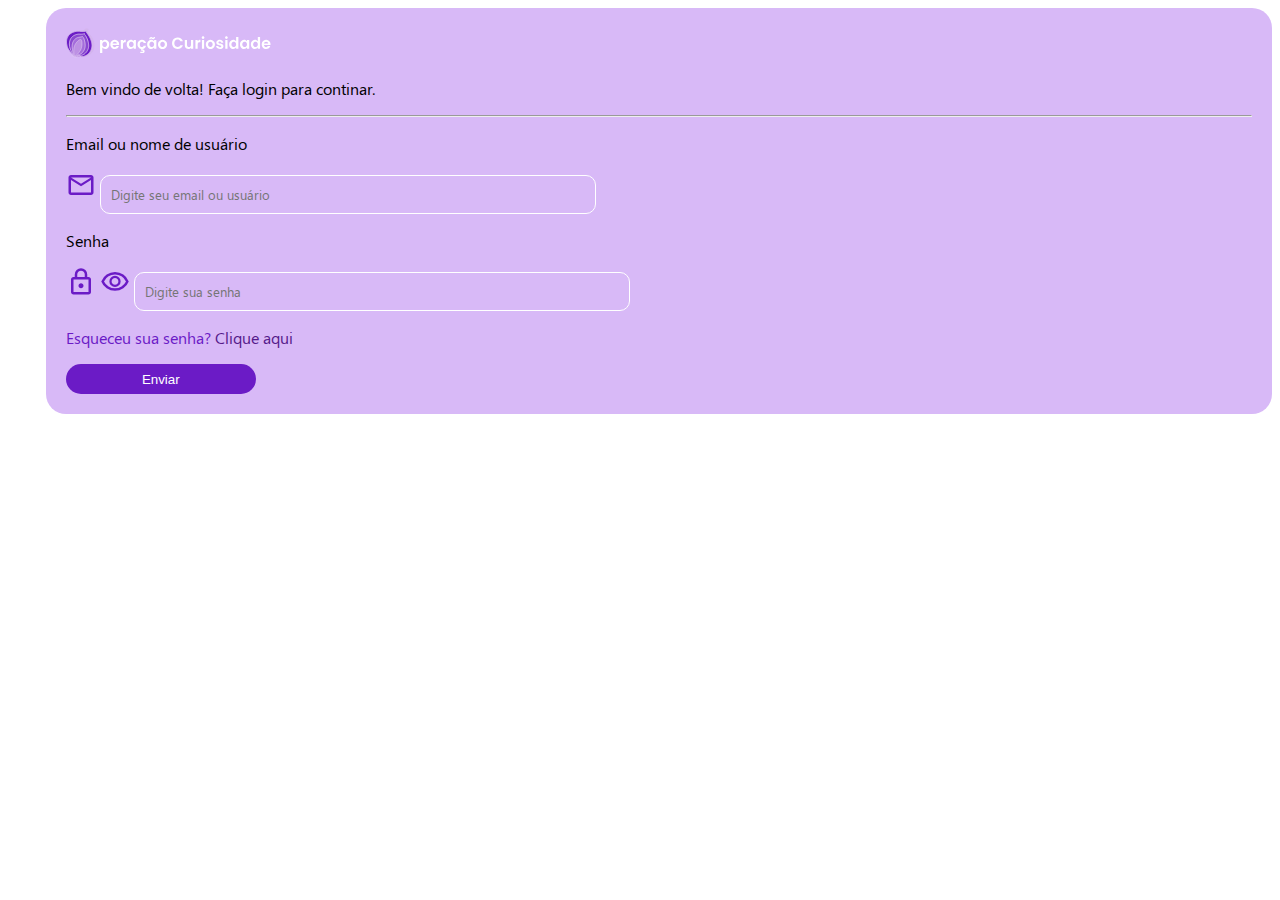
==== index.html @ 1db41a52 "forms iniciado" ====
<!DOCTYPE html>
<html lang="pt-br">
<head>
    <meta charset="UTF-8">
    <meta name="viewport" content="width=device-width, initial-scale=1.0">
    <title>Operação curiosidade</title>
    <link rel="shortcut icon" href="favicon.ico" type="image/x-icon">
    <link rel="stylesheet" href="style.css">
</head>
<body>
    <header></header>
    <main>
        <form action="cadastro.php" method="post">
            <div class="cadastro"> 
            <img src="imagens/logoescrita.svg" alt="">
            <p>Bem vindo de volta! Faça login para continar.</p>
            <hr>
                <label for="useremail"><p>Email ou nome de usuário</p></label>
                <div class="email">
                    <img src="icons/mail.svg" alt="">
                    <input type="text" name="user" id="useremail" placeholder="Digite seu email ou usuário">
                </div>
                

                <label for="usersenha"><p>Senha</p></label>
                <div class="email">
                    <img src="icons/lock.svg" alt="">
                    <img src="icons/eye-open.svg" alt="">
                    <input type="password" name="senha" id="usersenha" placeholder="Digite sua senha">
                </div>
                    <p id="recuperacao">Esqueceu sua senha? <a href="">Clique aqui</a></p>
               
                <button type="submit">Enviar</button>

            

        </div>
        </form>
    </main>
    <footer></footer>
</body>
</html>
---- style.css ----
@font-face {
    font-family: 'segoe';
    src: url('fonte/Segoe\ UI.ttf');
}

.cadastro{
    
    margin-left: 3%;
    background-color: #d8b9f7;
    border-radius: 20px;
    box-shadow: 3px solid #6b1bc6;
    padding: 20px;
    font-family: 'segoe';   
}

hr{
    color: lightgray;
    
}
input{
    border: 1px solid white;
    background-color: transparent;
    border-radius: 10px;
    padding: 10px;
    width: 40%;
    font-family: 'segoe';   
    
}
.email > img{
    width: 30px;
}
#recuperacao{
    color: #6b1bc6;
}
p > a {
    text-decoration: none;
}
button{
    background-color:#6b1bc6;
    color: white;
    width: 16%;
    height: 30px;
    border: none;
    border-radius: 15px;

}
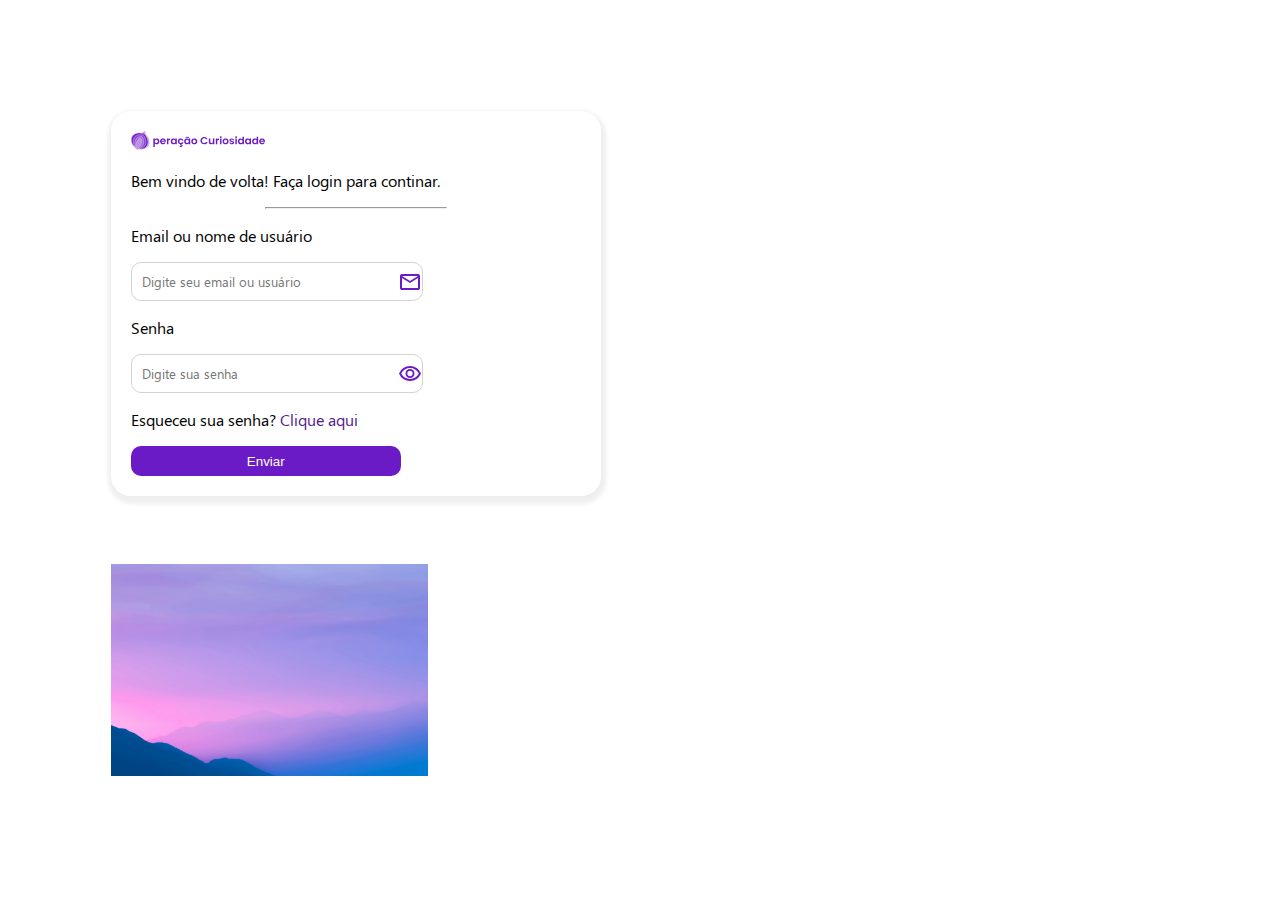
==== commit e19546fb: "form concluido" ====
--- a/index.html
+++ b/index.html
@@ -8,35 +8,32 @@
     <link rel="stylesheet" href="style.css">
 </head>
 <body>
-    <header></header>
+    <header>
+
+    </header>
+    <div class="cadastro"> 
     <main>
         <form action="cadastro.php" method="post">
-            <div class="cadastro"> 
             <img src="imagens/logoescrita.svg" alt="">
             <p>Bem vindo de volta! Faça login para continar.</p>
             <hr>
                 <label for="useremail"><p>Email ou nome de usuário</p></label>
-                <div class="email">
-                    <img src="icons/mail.svg" alt="">
+                
                     <input type="text" name="user" id="useremail" placeholder="Digite seu email ou usuário">
-                </div>
                 
-
                 <label for="usersenha"><p>Senha</p></label>
-                <div class="email">
-                    <img src="icons/lock.svg" alt="">
-                    <img src="icons/eye-open.svg" alt="">
+                  
                     <input type="password" name="senha" id="usersenha" placeholder="Digite sua senha">
-                </div>
                     <p id="recuperacao">Esqueceu sua senha? <a href="">Clique aqui</a></p>
                
                 <button type="submit">Enviar</button>
-
-            
-
-        </div>
-        </form>
-    </main>
+            </form>
+    </main>             
+    </div>
+    <div class="carrossel">
+    <img src="imagens/pexels-veeterzy-114979.jpg" alt="" >    
+    </div>
+ 
     <footer></footer>
 </body>
 </html>--- a/style.css
+++ b/style.css
@@ -2,35 +2,61 @@
     font-family: 'segoe';
     src: url('fonte/Segoe\ UI.ttf');
 }
+body{
+    background-color: #ffffff;
+    margin: 6%;
+    overflow-x: hidden;
+    
+}
+.cadastro{
 
-.cadastro{
+    box-shadow: 1px 4px 4px 4px rgba(0, 0, 0, 0.068);
+    margin: 3%;
+    background-color: #ffffff;
+    border-radius: 20px;
+    padding: 20px;
+    font-family: 'segoe'; 
+    width: 40%; 
+    height: 80%;  
+    display: flex;
+    justify-content: center;
+    display: inline-block;
+}
+.carrossel{
+    margin: 3%;
+    display: inline-block;
+    float: right;
+
+}
+img{
     
-    margin-left: 3%;
-    background-color: #d8b9f7;
-    border-radius: 20px;
-    box-shadow: 3px solid #6b1bc6;
-    padding: 20px;
-    font-family: 'segoe';   
+    width: 30%;
+    
 }
 
 hr{
-    color: lightgray;
-    
+    color: rgb(211, 211, 211);
+    width: 180px;
+   
 }
 input{
-    border: 1px solid white;
+    border: 1px solid lightgray;
     background-color: transparent;
     border-radius: 10px;
     padding: 10px;
-    width: 40%;
-    font-family: 'segoe';   
-    
+    width: 60%;
+    font-family: 'segoe'; 
 }
-.email > img{
-    width: 30px;
+#useremail{
+    background-image: url("icons/mail.svg");
+    background-repeat: no-repeat;
+    background-position: right;
 }
-#recuperacao{
-    color: #6b1bc6;
+#usersenha{
+   
+    background-image: url("icons/eye-open.svg");
+    background-repeat: no-repeat;
+    background-position: right;
 }
 p > a {
     text-decoration: none;
@@ -38,9 +64,9 @@
 button{
     background-color:#6b1bc6;
     color: white;
-    width: 16%;
+    width: 60%;
     height: 30px;
     border: none;
-    border-radius: 15px;
+    border-radius: 10px;
 
 }
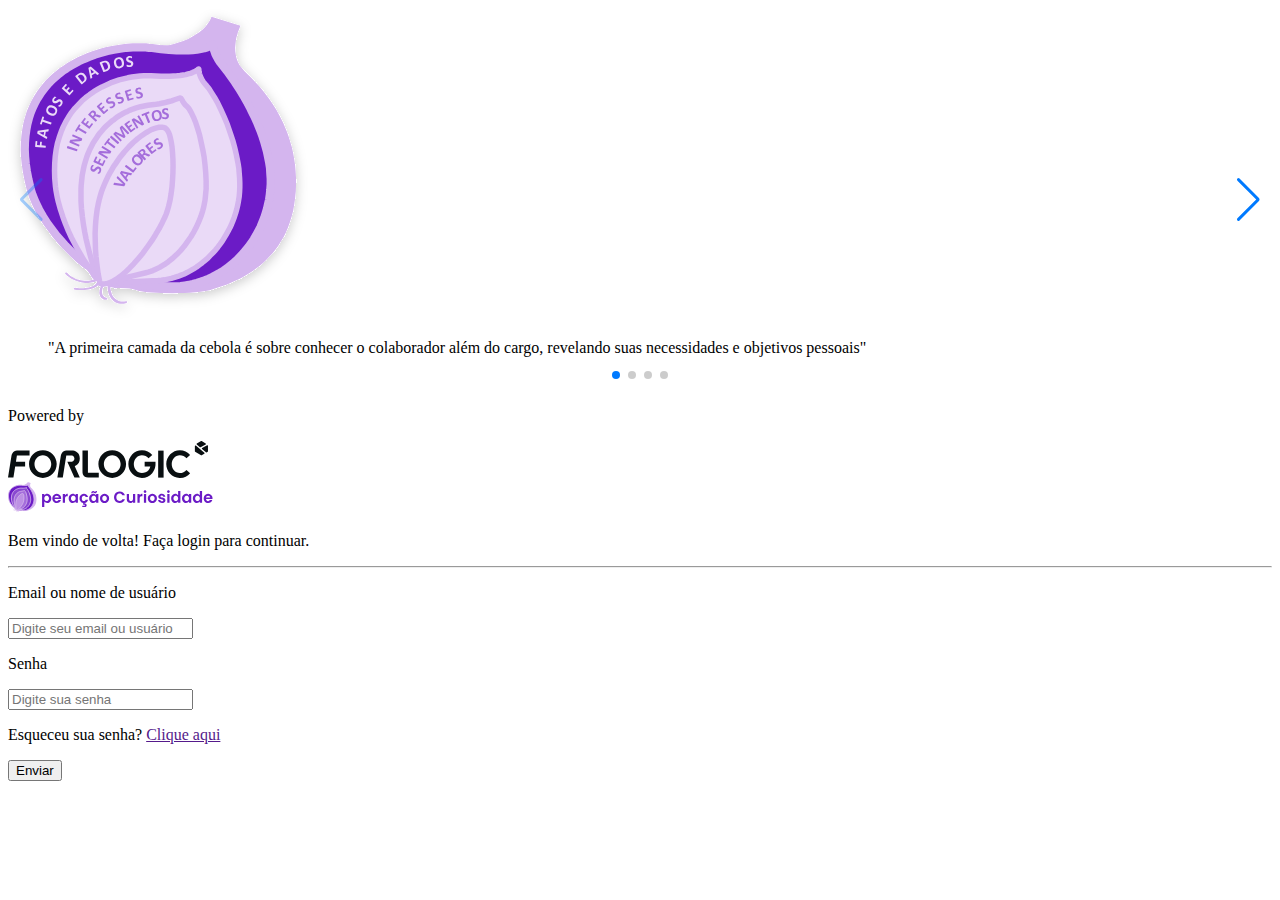
==== commit d69b0e90: "login concluida" ====
--- a/index.html
+++ b/index.html
@@ -5,17 +5,58 @@
     <meta name="viewport" content="width=device-width, initial-scale=1.0">
     <title>Operação curiosidade</title>
     <link rel="shortcut icon" href="favicon.ico" type="image/x-icon">
-    <link rel="stylesheet" href="style.css">
+   <!--Estilo CSS-->
+    <link rel="stylesheet" href="estilo/">
+    <link
+  rel="stylesheet"
+  href="https://cdn.jsdelivr.net/npm/swiper@11/swiper-bundle.min.css"
+/>
+
+<script src="https://cdn.jsdelivr.net/npm/swiper@11/swiper-bundle.min.js"></script>
+    
 </head>
 <body>
+<div class="carrossel">
+    
+      <!-- Swiper -->
+      <div class="swiper mySwiper">
+    <div class="swiper-wrapper">
+      <div class="swiper-slide"><img src="cebola/big_onion_facts_and_data.svg" alt="" width="300"></div>
+      <div class="swiper-slide"><img src="cebola/big_onion_interests.svg" alt="" width="30"></div>
+      <div class="swiper-slide"><img src="cebola/big_onion_feelings.svg" alt="" width="30"></div>
+      <div class="swiper-slide"><img src="cebola/big_onion_values.svg" alt="" width="30"></div>
+    
+    </div>
+    
+    <blockquote>
+        <p>"A primeira camada da cebola é sobre conhecer o colaborador além do cargo, revelando suas necessidades e objetivos pessoais"</p>
+      </blockquote>
+      <br>
+    <div class="swiper-button-next"></div>
+    <div class="swiper-button-prev"></div>
+    <div class="swiper-pagination"></div>
+    </div>
+    
+    <div class="powerby">
+    <p class="logo">Powered by</p>
+    <img src="icons/login/FORLOGIC_LOGO+SIMBOLO_PRETO1.svg" alt="" width="200px">
+    </div>
+</div>
+  <!-- Swiper JS -->
+  <script src="https://cdn.jsdelivr.net/npm/swiper@11/swiper-bundle.min.js"></script>
+
+
+
     <header>
 
     </header>
-    <div class="cadastro"> 
+ 
     <main>
-        <form action="cadastro.php" method="post">
-            <img src="imagens/logoescrita.svg" alt="">
-            <p>Bem vindo de volta! Faça login para continar.</p>
+        <div class="cadastro">
+        <form action="cadastro.php" method="post" >
+            
+            <img id="operacao" src="imagens/logoescrita.svg" alt="">
+            <p>Bem vindo de volta! Faça login para continuar.</p>
             <hr>
                 <label for="useremail"><p>Email ou nome de usuário</p></label>
                 
@@ -24,16 +65,29 @@
                 <label for="usersenha"><p>Senha</p></label>
                   
                     <input type="password" name="senha" id="usersenha" placeholder="Digite sua senha">
-                    <p id="recuperacao">Esqueceu sua senha? <a href="">Clique aqui</a></p>
+                    <p id="recuperacao">Esqueceu sua senha? <a href=""> Clique aqui </a> </p>
                
                 <button type="submit">Enviar</button>
-            </form>
-    </main>             
-    </div>
-    <div class="carrossel">
-    <img src="imagens/pexels-veeterzy-114979.jpg" alt="" >    
-    </div>
- 
+                 </div>
+            </main>             
+        </form>
+
+       
+
     <footer></footer>
+    <script>
+        var swiper = new Swiper(".mySwiper", {
+          cssMode: true,
+          navigation: {
+            nextEl: ".swiper-button-next",
+            prevEl: ".swiper-button-prev",
+          },
+          pagination: {
+            el: ".swiper-pagination",
+          },
+          mousewheel: true,
+          keyboard: true,
+        });
+      </script>
 </body>
 </html>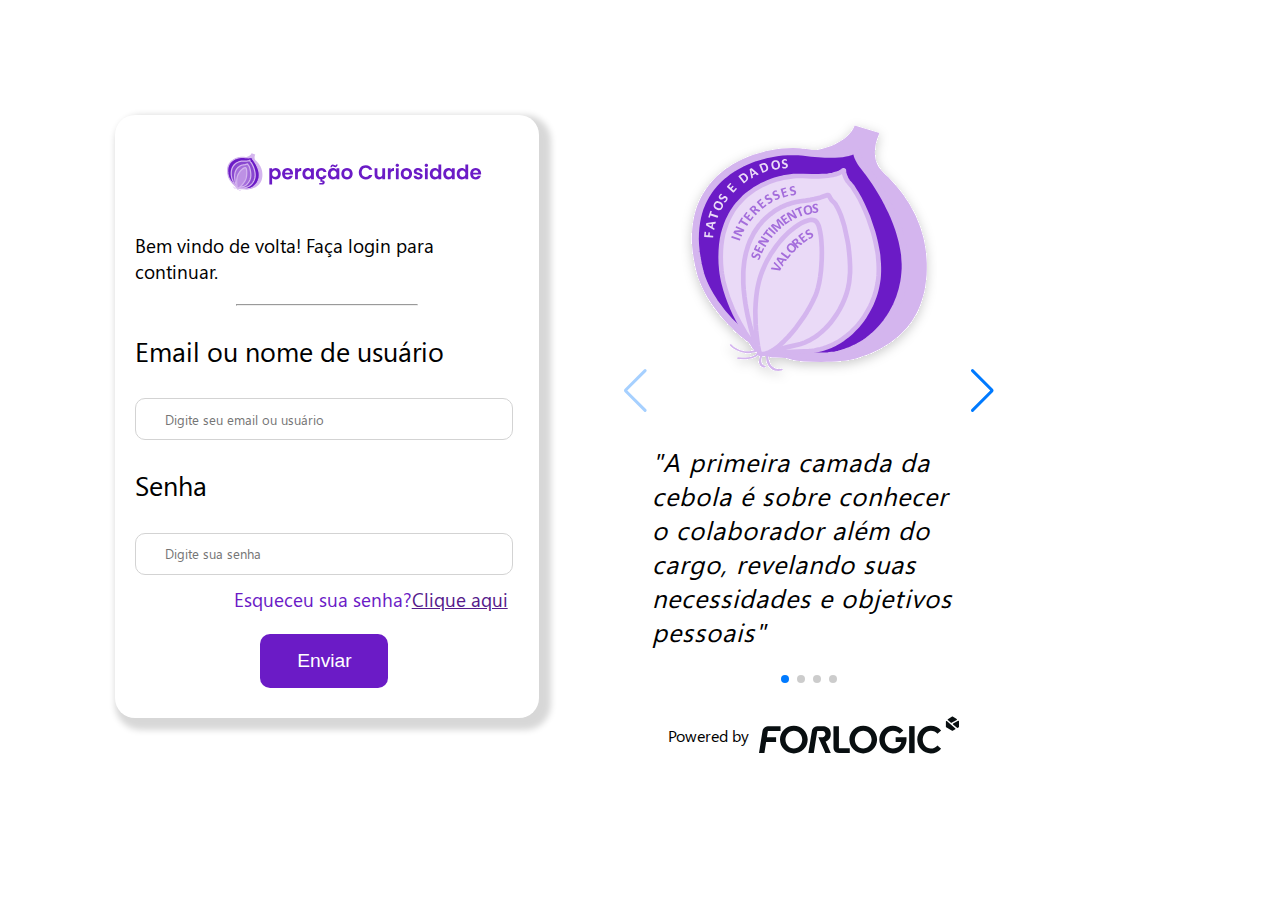
==== commit 38d9fe75: "update form" ====
--- a/index.html
+++ b/index.html
@@ -6,7 +6,9 @@
     <title>Operação curiosidade</title>
     <link rel="shortcut icon" href="favicon.ico" type="image/x-icon">
    <!--Estilo CSS-->
-    <link rel="stylesheet" href="estilo/">
+    <link rel="stylesheet" href="estilo/style.css">
+    <link rel="stylesheet" href="estilo/raiz.css">
+
     <link
   rel="stylesheet"
   href="https://cdn.jsdelivr.net/npm/swiper@11/swiper-bundle.min.css"
--- a/estilo/style.css
+++ b/estilo/style.css
@@ -0,0 +1,167 @@
+@font-face {
+    font-family: 'segoe';
+    src: url('fonte/Segoe\ UI.ttf');
+}
+
+body{
+    background-color: #ffffff;
+    margin: 6%;
+    overflow-x: hidden;
+    font-family: 'segoe';
+}
+main{
+    box-shadow: 6px 6px 6px 6px #00000028;
+    margin: 3%;
+    background-color: #ffffff;
+    border-radius: 20px;
+    padding: 20px;
+    font-family: 'segoe'; 
+    width: 30%; 
+    display: inline-block; 
+    position: absolute;
+   
+}
+body > p{
+    display: inline-block;
+    font-size: 1.6em;
+    margin: 10px;
+}
+.carrossel > .powerby{
+    margin: auto;
+    height: 60px;
+    width: 50%;
+    padding: 10px;
+    display: flex;
+    justify-content: center;
+    
+   
+}
+.powerby > p{
+    display: inline-block;
+    margin: 10px;
+    padding-top: 10px;
+    vertical-align:top;
+
+}
+.powerby > img{
+    height: 100%;
+}
+#operacao{
+    margin-left: 24%;
+}
+
+form > img{
+    width: 20vw;
+    height: 6vh;
+    margin: 10px;
+}
+main > p , label{
+    font-size: 3vh;
+}
+
+form > p{
+    display: flex;
+    justify-content: center;
+    font-size: 1.2em;
+}
+hr{
+    color: rgb(211, 211, 211);
+    width: 180px;
+   
+}
+
+input{
+    border: 1px solid lightgray;
+    background-color: transparent;
+    border-radius: 10px;
+    padding: 3%;
+    width: 92%;
+    font-family: 'segoe'; 
+
+}
+
+#useremail{
+    background-image: url("icons/login/mail.svg");
+    background-repeat: no-repeat;
+    background-position: left;
+    background-size: 24px;
+    background-position-x: 1em;
+}
+#usersenha{
+   
+    background-image: url("icons/login/lock.svg");
+    background-repeat: no-repeat;
+    background-position: left;
+    background-size: 24px;
+    background-position-x: 1em;
+}
+::placeholder{
+padding-left: 5%;
+font-size: 1vw;
+vertical-align: middle;
+
+}
+
+#recuperacao{
+   display: flex;
+   justify-content: right;
+   margin: 3%;
+   color: #6b1bc6;
+   font-size: 1.2em;
+    
+}
+button{
+    background-color:#6b1bc6;
+    color: white;
+    border: none;
+    border-radius: 10px;
+    width: 10vw;
+    height: 6vh;
+    font-size: 1.2em;
+    position: relative;
+    left: 30%;
+    margin: 10px;
+}
+blockquote{
+   font-family: 'segoe';
+   font-size: 1.6em;
+   font-style: italic;
+   letter-spacing: 1px;
+}
+.destaque{
+    color: #6b1bc6;
+    display: inline-block;
+    
+    
+}
+
+.swiper {
+    width: 50%;
+    height: 50%;
+  
+  }
+
+  .swiper-slide {
+    text-align: center;
+    font-size: 18px;
+    background: #fff;
+    display: flex;
+    justify-content: center;
+    align-items: center;
+    
+  }
+
+  .swiper-slide img {
+   
+    width: 20vw;
+    margin: 30px;
+    object-fit: cover;
+  }
+  .carrossel{
+    position: relative;
+    width: 70%;
+    float: inline-end;
+    margin-top: 1%;
+    
+   
+  }--- a/estilo/raiz.css
+++ b/estilo/raiz.css
@@ -0,0 +1,15 @@
+@font-face {
+    font-family: 'segoe';
+    src: url('../fonte/Segoe\ UI.ttf');
+}
+
+:root{
+    --primary-color: #ffffff;
+    --secondary-color: #6b1bc6;
+    --fonte-titulo: 'segoe';
+    
+}
+body {
+    background-color: var(--primary-color);
+    font-family: var(--fonte-titulo);
+}